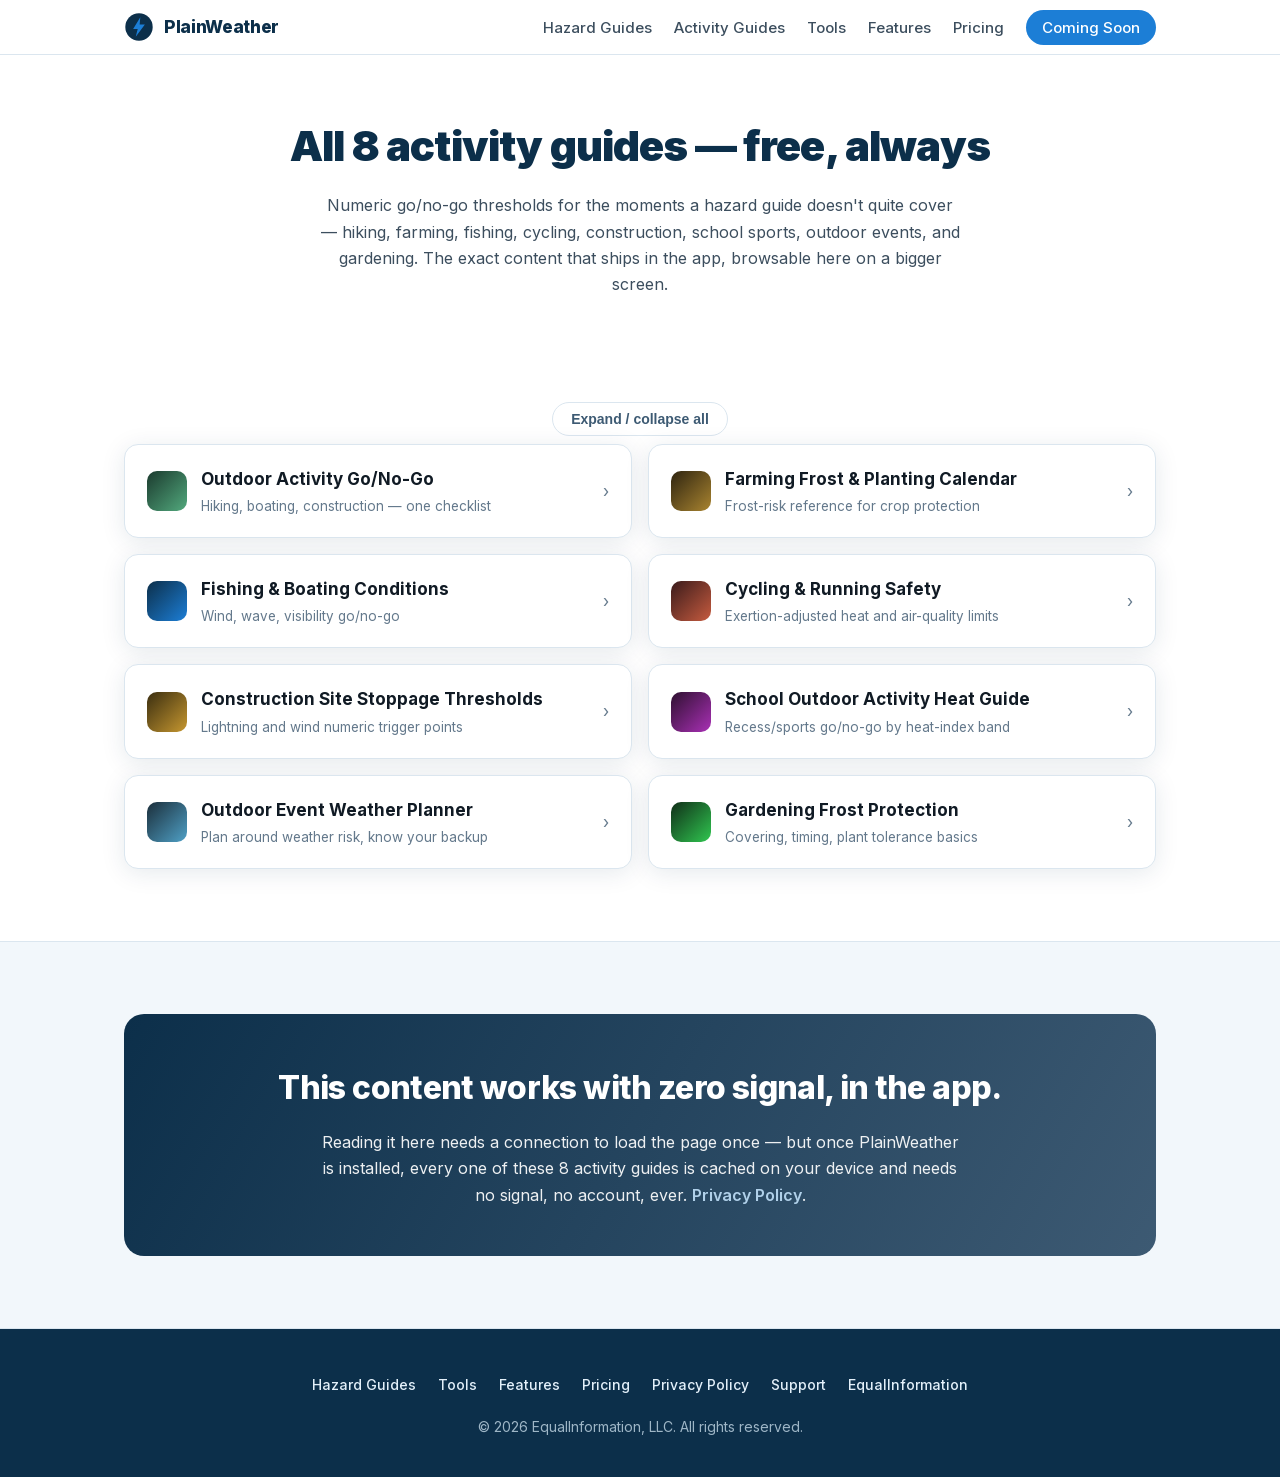
==== activities.html @ ef7cd004 "Add Activity Guides and Tools pages; refresh Hazard Guides with enriched content - hazards.html: rep" ====
<!DOCTYPE html>
<html lang="en">
<head>
    <meta charset="UTF-8">
    <meta name="viewport" content="width=device-width, initial-scale=1.0">
    <title>Activity Guides — PlainWeather</title>
    <meta name="description" content="All 8 of PlainWeather's offline activity go/no-go guides, browsable right here — the same content that ships free, forever, in the app. Numeric go/no-go thresholds for hiking, farming, fishing, cycling, construction, school sports, outdoor events, and gardening.">
    <link rel="icon" type="image/svg+xml" href="data:image/svg+xml,%3Csvg xmlns='http://www.w3.org/2000/svg' viewBox='0 0 46 46'%3E%3Ccircle cx='23' cy='23' r='21' fill='%230c2f4a'/%3E%3Cpath d='M25 8 L14 26 L21 26 L18 38 L32 19 L24 19 Z' fill='%231c7ed6'/%3E%3C/svg%3E">
    <meta name="theme-color" content="#0c2f4a">
    <link rel="stylesheet" href="assets/fonts/inter.css">
    <link rel="stylesheet" href="assets/css/style.css">
    <style>
        .hazard-list { display: grid; grid-template-columns: repeat(2, 1fr); gap: 16px; margin-top: 8px; }
        .hazard-card {
            background: #fff; border: 1px solid var(--line); border-radius: var(--radius);
            box-shadow: var(--shadow); overflow: hidden;
        }
        .hazard-card summary {
            list-style: none; cursor: pointer; padding: 20px 22px;
            display: flex; align-items: center; gap: 14px;
        }
        .hazard-card summary::-webkit-details-marker { display: none; }
        .hazard-card .swatch {
            width: 40px; height: 40px; border-radius: 10px; flex: none;
        }
        .hazard-card summary .titles { flex: 1; }
        .hazard-card h3 { font-size: 17px; font-weight: 700; color: var(--ink); }
        .hazard-card .sub { font-size: 13.5px; color: var(--ink-faint); margin-top: 2px; }
        .hazard-card .chev { color: var(--ink-faint); transition: transform 0.15s; flex: none; }
        .hazard-card[open] .chev { transform: rotate(90deg); }
        .hazard-body { padding: 0 22px 22px; border-top: 1px solid var(--line); }
        .hazard-body h4 {
            font-size: 12.5px; font-weight: 700; text-transform: uppercase; letter-spacing: 0.05em;
            color: var(--ink-faint); margin: 18px 0 8px;
        }
        .hazard-body ul { padding-left: 20px; }
        .hazard-body li { font-size: 14.5px; color: var(--ink-soft); margin: 6px 0; }
        .page-hero { padding: 56px 0 8px; text-align: center; }
        .page-hero h1 { font-size: clamp(28px, 4.5vw, 42px); font-weight: 900; letter-spacing: -0.02em; color: var(--green-900); }
        .page-hero p { margin-top: 12px; color: var(--ink-soft); max-width: 640px; margin-left: auto; margin-right: auto; }
        .expand-all { text-align: center; margin: 24px 0 8px; }
        .expand-all button {
            background: none; border: 1px solid var(--line); color: var(--blue-700);
            font-weight: 600; font-size: 14px; padding: 8px 18px; border-radius: 999px; cursor: pointer;
        }
        @media (max-width: 720px) { .hazard-list { grid-template-columns: 1fr; } }
    </style>
</head>
<body>

<nav>
    <div class="nav-inner">
        <a href="./" class="nav-logo">
            <svg class="mark" viewBox="0 0 46 46" xmlns="http://www.w3.org/2000/svg" aria-hidden="true">
                <circle cx="23" cy="23" r="21" fill="var(--green-900)"/>
                <path d="M25 8 L14 26 L21 26 L18 38 L32 19 L24 19 Z" fill="var(--green-600)"/>
            </svg>
            PlainWeather
        </a>
        <ul class="nav-links">
            <li><a href="hazards.html">Hazard Guides</a></li>
            <li><a href="activities.html">Activity Guides</a></li>
            <li><a href="tools.html">Tools</a></li>
            <li><a href="./#features">Features</a></li>
            <li><a href="./#pricing">Pricing</a></li>
            <li><a href="./#hero" class="nav-cta">Coming Soon</a></li>
        </ul>
        <button class="mobile-menu-btn" onclick="document.querySelector('.nav-links').classList.toggle('show')" aria-label="Menu">&#9776;</button>
    </div>
</nav>

<header class="page-hero wrap">
    <h1>All 8 activity guides — free, always</h1>
    <p>Numeric go/no-go thresholds for the moments a hazard guide doesn't quite cover — hiking, farming, fishing, cycling, construction, school sports, outdoor events, and gardening. The exact content that ships in the app, browsable here on a bigger screen.</p>
</header>

<section>
    <div class="wrap">
        <div class="expand-all"><button onclick="document.querySelectorAll('.hazard-card').forEach(d => d.open = !d.open)">Expand / collapse all</button></div>
        <div class="hazard-list" id="hazard-list"></div>
    </div>
</section>

<section class="tint" id="privacy">
    <div class="wrap">
        <div class="privacy-banner">
            <h2>This content works with zero signal, in the app.</h2>
            <p>
                Reading it here needs a connection to load the page once — but once PlainWeather is installed,
                every one of these 8 activity guides is cached on your device and needs no signal, no account, ever.
                <a href="https://bpupadhyaya.github.io/privacy-plainweather.html" target="_blank" rel="noopener">Privacy Policy</a>.
            </p>
        </div>
    </div>
</section>

<footer>
    <div class="footer-inner">
        <ul class="footer-links">
            <li><a href="hazards.html">Hazard Guides</a></li>
            <li><a href="tools.html">Tools</a></li>
            <li><a href="./#features">Features</a></li>
            <li><a href="./#pricing">Pricing</a></li>
            <li><a href="https://bpupadhyaya.github.io/privacy-plainweather.html" target="_blank" rel="noopener">Privacy Policy</a></li>
            <li><a href="https://bpupadhyaya.github.io/support-plainweather.html" target="_blank" rel="noopener">Support</a></li>
            <li><a href="https://equalinformation.com" target="_blank" rel="noopener">EqualInformation</a></li>
        </ul>
        <p class="footer-copy">&copy; 2026 EqualInformation, LLC. All rights reserved.</p>
    </div>
</footer>

<script>
document.querySelectorAll('.nav-links a').forEach(function(a) {
    a.addEventListener('click', function() { document.querySelector('.nav-links').classList.remove('show'); });
});

// Content mirrors ios/PlainWeather/Models/Activity.swift and android's model/Activity.kt --
// keep in sync with the app if this list changes there. Swatches use each
// activity's real start->end gradient stops, matching the app's cards exactly.
const ACTIVITIES = [
  { title: "Outdoor Activity Go/No-Go", sub: "Hiking, boating, construction — one checklist", g: ["#1B3A2E", "#52A97D"],
    sections: [
      ["Lightning", ["No thunder heard, no visible lightning within the last 30 minutes: go.", "Any thunder or lightning: stop hiking/boating/construction work immediately and take shelter (see the Lightning Timer tool)."]],
      ["Heat", ["Heat index under 90°F: go, with regular water breaks.", "Heat index 90–103°F: go with caution — shade breaks every 20–30 minutes, watch for heat-exhaustion signs.", "Heat index over 103°F: reschedule strenuous outdoor activity, or limit to early morning/evening."]],
      ["Wind & visibility", ["Sustained wind over 25 mph: postpone boating in small craft, secure loose gear on job sites.", "Visibility under a quarter mile (fog, dust, heavy rain): postpone hiking/boating departures."]],
      ["Common mistakes", ["Checking only the morning forecast and not re-checking before an afternoon activity — conditions can shift quickly, especially for thunderstorm risk.", "Treating “mostly sunny” as “no risk” — isolated thunderstorms and sudden wind events can occur even on an otherwise clear-looking day."]]
    ]},
  { title: "Farming Frost & Planting Calendar", sub: "Frost-risk reference for crop protection", g: ["#2E2410", "#A98430"],
    sections: [
      ["Understanding frost risk", ["Your local “last spring frost” and “first fall frost” dates define the safe planting window for tender crops — check your regional extension office's published dates.", "A frost advisory means temperatures of 33–36°F are expected; a freeze warning means 32°F or below — both can damage exposed crops."]],
      ["Protecting crops", ["Cover plants with row cover, burlap, or sheets before sunset when frost is forecast — remove covers by mid-morning.", "Water soil in the afternoon before a frost night — moist soil holds heat better than dry soil overnight.", "For orchard crops, wind machines or overhead irrigation (running continuously through the freeze) are standard commercial frost-protection methods."]],
      ["Common mistakes", ["Removing frost covers too late in the morning, trapping heat and humidity and stressing plants once the sun is up.", "Assuming a clear, calm night means no frost risk — clear skies and calm wind are actually the classic setup for a radiational-cooling frost, since clouds and wind both help prevent it."]]
    ]},
  { title: "Fishing & Boating Conditions", sub: "Wind, wave, visibility go/no-go", g: ["#0C2F4A", "#1C7ED6"],
    sections: [
      ["Go/no-go thresholds", ["Small Craft Advisory issued (typically sustained winds 18–33 mph or seas 4+ feet, varies by region): small boats should stay in port.", "Waves over 2 feet are uncomfortable and risky for small open boats; check the marine forecast, not just the land forecast."]],
      ["Before you go", ["File a float plan with someone on shore: route, expected return time, number of people aboard.", "Check the marine weather forecast (not the general city forecast) immediately before departure — conditions offshore change faster than inland."]],
      ["On the water", ["Watch for building clouds, darkening skies, or a sudden wind shift — signs of an approaching squall.", "Head to shore at the first sign of a thunderstorm; open water offers zero lightning protection."]],
      ["Common mistakes", ["Trusting the land forecast for a marine trip — wind and wave conditions offshore or on open water regularly differ sharply from the nearest coastal town's forecast.", "Not wearing a life jacket because “the water's calm right now” — most boating fatalities involve someone not wearing one when conditions changed suddenly."]]
    ]},
  { title: "Cycling & Running Safety", sub: "Exertion-adjusted heat and air-quality limits", g: ["#3A1B1B", "#C65B3F"],
    sections: [
      ["Heat", ["Use the Heat Index calculator with the day's temperature and humidity — exertion raises your effective heat load above the ambient reading.", "Heat index 90°F+: shift runs/rides to early morning or evening, cut intensity, increase fluid intake before and during."]],
      ["Air quality", ["AQI 0–50 (Good): no restriction. AQI 51–100 (Moderate): unusually sensitive individuals should consider reducing prolonged exertion.", "AQI 101–150+ (Unhealthy for Sensitive Groups or worse): move workouts indoors, especially for anyone with asthma or a heart/lung condition."]],
      ["Cold & visibility", ["Wind chill below 0°F: cover all exposed skin, limit continuous outdoor exertion.", "Run/ride against traffic in low visibility with reflective gear — fog and heavy rain reduce driver reaction time significantly."]],
      ["Common mistakes", ["Judging heat risk by air temperature alone — exertion during a run or ride raises your effective heat load well above the thermometer reading; always check heat index, not just temperature.", "Skipping a warm-up in cold weather — cold muscles and joints are more injury-prone, and it takes longer to feel warm once moving."]]
    ]},
  { title: "Construction Site Stoppage Thresholds", sub: "Lightning and wind numeric trigger points", g: ["#3A2E10", "#C69730"],
    sections: [
      ["Lightning", ["Stop crane, scaffold, and roofing work the moment thunder is heard or lightning is seen — use the 30-30 rule (see the Lightning Timer tool).", "Do not resume elevated or exposed work until 30 minutes after the last thunder."]],
      ["Wind", ["Most tower cranes: manufacturer limits typically call for stopping lifts around 20–25 mph sustained wind — check your specific crane's rated limit, this is a general reference only.", "Suspended scaffolds and aerial lifts: OSHA guidance generally calls for securing/lowering above 25–30 mph sustained wind or in gusty conditions.", "Treat any wind advisory or high-wind warning as an automatic stop for elevated work regardless of the numeric threshold."]],
      ["Heat", ["Follow the WBGT tool's OSHA/NIOSH work/rest guidance for scheduling breaks on hot job sites."]],
      ["Common mistakes", ["Restarting elevated work right after the rain stops, before the full 30-minute post-thunder window has passed — lightning risk outlasts the visible rain.", "Using a single generic wind number for every piece of equipment — cranes, scaffolds, and aerial lifts each have their own manufacturer-rated limits; check the specific equipment, not a rule of thumb."]]
    ]},
  { title: "School Outdoor Activity Heat Guide", sub: "Recess/sports go/no-go by heat-index band", g: ["#2E1030", "#A930B5"],
    sections: [
      ["Heat-index decision bands (typical school-athletics guidance)", ["Under 95°F heat index: normal outdoor activity with water breaks.", "95–104°F: increase water-break frequency, reduce practice intensity/duration, watch closely for symptoms.", "105–114°F: limit strenuous outdoor activity, mandatory frequent breaks in shade.", "115°F+: cancel outdoor practice/recess and move activity indoors."]],
      ["What staff should watch for", ["Heavy sweating, weakness, nausea, or cool clammy skin: heat exhaustion — move the student to shade, hydrate, cool with water.", "Hot dry skin, confusion, or collapse: heat stroke — call emergency services immediately, cool rapidly while waiting."]],
      ["Common mistakes", ["Applying the same thresholds to every student — younger children, students on certain medications, and those without recent heat acclimatization are at meaningfully higher risk at the same heat index.", "Checking the heat index once at the start of the day and not rechecking — afternoon heat index is often the day's peak, right when many practices/recess periods occur."]]
    ]},
  { title: "Outdoor Event Weather Planner", sub: "Plan around weather risk, know your backup", g: ["#1B2E3A", "#4FA0C6"],
    sections: [
      ["Planning ahead", ["Check your area's Regional Seasonal Risk Profile (Home screen) for the event date — avoid peak hurricane/monsoon/wildfire season where possible.", "Book a tent or indoor backup venue whenever the event is 3+ months out and outdoors — availability drops close to the date."]],
      ["As the date approaches", ["7 days out: check the extended outlook for general trends (not a precise forecast yet).", "48 hours out: a reliable forecast window opens — decide on tenting/backup plan.", "Day-of: check the Alert Explainer for any active watch/warning and the Lightning Timer if storms are in the area."]],
      ["Day-of decision points", ["Any severe thunderstorm or tornado watch: have your indoor backup ready to activate on short notice.", "Heat index over 100°F: add shade structures and extra water stations for outdoor guests."]],
      ["Common mistakes", ["Assuming a rain contingency (a tent) also covers a lightning contingency — a tent offers no lightning protection; a true backup plan needs a substantial building nearby.", "Deciding day-of without a pre-agreed trigger — decide your go/no-go thresholds weeks in advance so it isn't an emotional, last-minute call."]]
    ]},
  { title: "Gardening Frost Protection", sub: "Covering, timing, plant tolerance basics", g: ["#102E18", "#30C650"],
    sections: [
      ["Timing", ["Don't plant tender annuals/vegetables until after your area's average last-frost date — a late frost can still occur after officially “safe” planting windows in some years.", "Watch for a frost advisory or freeze warning in the week after planting and be ready to cover."]],
      ["Protecting plants", ["Cover with a sheet, burlap, or a commercial frost cloth before sunset — plastic sheeting touching leaves can make frost damage worse, use stakes to keep it off the foliage.", "Remove covers in the morning once temperatures rise above freezing so plants get light and don't overheat.", "Container plants are more frost-vulnerable than in-ground — move pots to a sheltered spot (against the house, in a garage) on frost nights."]],
      ["Common mistakes", ["Using plastic sheeting directly on foliage — anywhere plastic touches a leaf, cold transfers through and can damage that spot even under “cover.”", "Watering the morning of a frost instead of the afternoon before — moist soil needs time to absorb heat during the day so it can release it back overnight."]]
    ]}
];

const list = document.getElementById('hazard-list');
ACTIVITIES.forEach(h => {
    const details = document.createElement('details');
    details.className = 'hazard-card';
    const bodyHtml = h.sections.map(([title, steps]) =>
        `<h4>${title}</h4><ul>${steps.map(s => `<li>${s}</li>`).join('')}</ul>`
    ).join('');
    details.innerHTML = `
        <summary>
            <span class="swatch" style="background:linear-gradient(135deg, ${h.g[0]}, ${h.g[1]})"></span>
            <span class="titles"><h3>${h.title}</h3><div class="sub">${h.sub}</div></span>
            <span class="chev">&#8250;</span>
        </summary>
        <div class="hazard-body">${bodyHtml}</div>`;
    list.appendChild(details);
});
</script>

</body>
</html>
---- assets/fonts/inter.css ----
/* Inter variable font (latin subset) — self-hosted, no third-party requests.
   Single variable file covers all weights 100–900. */
@font-face {
    font-family: 'Inter';
    font-style: normal;
    font-weight: 100 900;
    font-display: swap;
    src: url(inter-latin-var.woff2) format('woff2');
    unicode-range: U+0000-00FF, U+0131, U+0152-0153, U+02BB-02BC, U+02C6, U+02DA, U+02DC, U+0304, U+0308, U+0329, U+2000-206F, U+20AC, U+2122, U+2191, U+2193, U+2212, U+2215, U+FEFF, U+FFFD;
}
---- assets/css/style.css ----
/* PlainWeather — brand stylesheet
   Shared EqualInformation, LLC portfolio design system (structure ported from
   nutrisize-health-site / plainspeak-site): Inter type, ink/paper tokens, 14px
   radius, same shadow/spacing/component recipes. Palette is PlainWeather's own —
   a "storm sky" scheme (deep navy + vivid sky blue, muted slate-blue secondary,
   amber/red reserved for watch/warning severity) rather than the nutrition
   portfolio's clinical-blue-and-green. Token *names* are kept identical to the
   shared template for a drop-in swap, even though --green-* now holds blue hues. */

:root {
    --green-900: #0c2f4a;
    --green-700: #145a8f;
    --green-600: #1c7ed6;
    --green-500: #3b9ceb;
    --green-100: #e6f2fb;
    --blue-700: #3d5a73;
    --blue-600: #4d7398;
    --blue-100: #e9eff4;
    --amber-500: #d97706;
    --red-500: #dc2626;
    --ink: #101a24;
    --ink-soft: #3c4e5e;
    --ink-faint: #64798c;
    --paper: #ffffff;
    --paper-tint: #f2f7fb;
    --line: #dbe6ef;
    --radius: 14px;
    --shadow: 0 4px 24px rgba(12, 47, 74, 0.10);
    --maxw: 1080px;
}

* { margin: 0; padding: 0; box-sizing: border-box; }

html { scroll-behavior: smooth; }

body {
    font-family: 'Inter', -apple-system, BlinkMacSystemFont, 'Segoe UI', Roboto, sans-serif;
    color: var(--ink);
    background: var(--paper);
    line-height: 1.65;
    -webkit-font-smoothing: antialiased;
}

img, svg { max-width: 100%; }

a { color: var(--blue-600); text-decoration: none; }
a:hover { text-decoration: underline; }

.wrap { max-width: var(--maxw); margin: 0 auto; padding: 0 24px; }

/* ---------- Navigation ---------- */
nav {
    position: sticky; top: 0; z-index: 50;
    background: rgba(255, 255, 255, 0.92);
    backdrop-filter: blur(10px);
    border-bottom: 1px solid var(--line);
}
.nav-inner {
    max-width: var(--maxw); margin: 0 auto; padding: 12px 24px;
    display: flex; align-items: center; gap: 28px;
}
.nav-logo {
    display: flex; align-items: center; gap: 10px;
    font-weight: 800; font-size: 17px; color: var(--green-900);
    letter-spacing: -0.02em;
}
.nav-logo:hover { text-decoration: none; }
.nav-logo .mark { width: 30px; height: 30px; flex: none; }
.nav-links {
    display: flex; gap: 22px; list-style: none; margin-left: auto; align-items: center;
}
.nav-links a { color: var(--ink-soft); font-size: 15px; font-weight: 500; }
.nav-links a:hover { color: var(--green-700); text-decoration: none; }
.nav-cta {
    background: var(--green-600); color: #fff !important;
    padding: 8px 16px; border-radius: 999px; font-weight: 600;
}
.nav-cta:hover { background: var(--green-700); }
.mobile-menu-btn {
    display: none; margin-left: auto; background: none; border: none;
    font-size: 24px; color: var(--green-900); cursor: pointer;
}

/* ---------- Hero ---------- */
.hero {
    background:
        radial-gradient(1000px 500px at 85% -10%, var(--blue-100) 0%, transparent 60%),
        radial-gradient(900px 500px at 10% 110%, var(--green-100) 0%, transparent 60%),
        var(--paper-tint);
    padding: 88px 0 72px;
    text-align: center;
}
.hero h1 {
    font-size: clamp(34px, 5.5vw, 56px);
    font-weight: 900; letter-spacing: -0.03em; line-height: 1.12;
    color: var(--green-900);
}
.hero h1 .accent { color: var(--green-600); }
.hero .tagline {
    margin-top: 14px; font-size: clamp(17px, 2.4vw, 22px);
    font-weight: 600; color: var(--blue-700);
}
.hero .lede {
    margin: 22px auto 0; max-width: 760px;
    font-size: 17px; color: var(--ink-soft);
}

/* Store badges / coming-soon pills */
.store-buttons {
    margin-top: 34px; display: flex; gap: 12px; justify-content: center;
    align-items: center; flex-wrap: wrap;
}
.store-pill {
    display: inline-flex; align-items: center; gap: 10px;
    background: var(--green-900); color: #fff; border-radius: 12px;
    padding: 10px 20px; font-weight: 700; font-size: 14.5px;
}
.store-pill .platform-icon { width: 20px; height: 20px; flex: none; }
.store-pill .soon { display: block; font-size: 11px; font-weight: 600; opacity: 0.75; letter-spacing: 0.04em; text-transform: uppercase; }

/* Stats band */
.stats {
    display: flex; justify-content: center; gap: 12px; flex-wrap: wrap;
    margin-top: 44px;
}
.stat {
    background: #fff; border: 1px solid var(--line); border-radius: var(--radius);
    box-shadow: var(--shadow); padding: 16px 22px; min-width: 150px;
}
.stat .num { font-size: 26px; font-weight: 800; color: var(--green-700); letter-spacing: -0.02em; }
.stat .label { font-size: 13px; color: var(--ink-faint); font-weight: 500; }

/* ---------- Sections ---------- */
section { padding: 72px 0; }
section.tint { background: var(--paper-tint); border-top: 1px solid var(--line); border-bottom: 1px solid var(--line); }
.section-head { text-align: center; max-width: 720px; margin: 0 auto 48px; }
.section-head .kicker {
    display: inline-block; font-size: 13px; font-weight: 700; letter-spacing: 0.08em;
    text-transform: uppercase; color: var(--green-600);
    background: var(--green-100); border-radius: 999px; padding: 4px 14px; margin-bottom: 14px;
}
.section-head h2 { font-size: clamp(26px, 4vw, 36px); font-weight: 800; letter-spacing: -0.02em; color: var(--green-900); }
.section-head p { margin-top: 12px; color: var(--ink-soft); }

/* Feature grid */
.grid { display: grid; grid-template-columns: repeat(3, 1fr); gap: 22px; }
.card {
    background: #fff; border: 1px solid var(--line); border-radius: var(--radius);
    box-shadow: var(--shadow); padding: 26px;
}
.card .icon {
    width: 46px; height: 46px; border-radius: 12px; display: flex;
    align-items: center; justify-content: center; font-size: 22px;
    background: var(--green-100); margin-bottom: 16px;
}
.card .icon.blue { background: var(--blue-100); }
.card h3 { font-size: 18px; font-weight: 700; color: var(--green-900); margin-bottom: 8px; }
.card p { font-size: 15px; color: var(--ink-soft); }
.card .tag {
    display: inline-block; margin-top: 12px; font-size: 11px; font-weight: 700;
    letter-spacing: 0.05em; text-transform: uppercase; padding: 3px 9px; border-radius: 999px;
}
.card .tag.free { background: var(--green-100); color: var(--green-700); }
.card .tag.pro { background: var(--blue-100); color: var(--blue-700); }

/* How it works — numbered steps */
.steps { display: grid; grid-template-columns: repeat(4, 1fr); gap: 22px; }
.step { text-align: center; }
.step .n {
    width: 40px; height: 40px; margin: 0 auto 14px; border-radius: 50%;
    background: var(--green-600); color: #fff; font-weight: 800; font-size: 16px;
    display: flex; align-items: center; justify-content: center;
}
.step h3 { font-size: 16px; font-weight: 700; color: var(--green-900); margin-bottom: 6px; }
.step p { font-size: 14px; color: var(--ink-soft); }

/* Severity strip (watch/warning, not nutrition traffic-light) */
.traffic {
    display: flex; align-items: center; justify-content: center;
    gap: 10px; margin-top: 20px; font-size: 14px; color: var(--ink-soft); flex-wrap: wrap;
}
.dot { width: 12px; height: 12px; border-radius: 50%; display: inline-block; }
.dot.g { background: var(--green-600); }
.dot.y { background: var(--amber-500); }
.dot.r { background: var(--red-500); }

/* Platforms */
.platforms { display: flex; flex-wrap: wrap; gap: 12px; justify-content: center; }
.platform {
    background: var(--blue-100); color: var(--blue-700);
    border-radius: 999px; padding: 8px 18px; font-weight: 600; font-size: 14px;
}

/* Privacy banner */
.privacy-banner {
    background: linear-gradient(120deg, var(--green-900), var(--blue-700));
    color: #fff; border-radius: 20px; padding: 48px 40px; text-align: center;
}
.privacy-banner h2 { font-size: clamp(24px, 3.6vw, 32px); font-weight: 800; letter-spacing: -0.02em; }
.privacy-banner p { margin: 14px auto 0; max-width: 640px; opacity: 0.92; }
.privacy-banner a { color: #bcdcf5; font-weight: 600; }

/* Pricing */
.plans { display: grid; grid-template-columns: repeat(3, 1fr); gap: 22px; max-width: 900px; margin: 0 auto; }
.plan {
    background: #fff; border: 1px solid var(--line); border-radius: var(--radius);
    box-shadow: var(--shadow); padding: 28px; text-align: center;
}
.plan.featured { border: 2px solid var(--green-600); }
.plan .kicker-sm { font-size: 12px; font-weight: 700; letter-spacing: 0.06em; text-transform: uppercase; color: var(--ink-faint); }
.plan .price { font-size: 32px; font-weight: 800; color: var(--green-900); margin: 10px 0 4px; letter-spacing: -0.02em; }
.plan .unit { font-size: 13px; color: var(--ink-faint); }
.plan ul { list-style: none; margin: 18px 0 0; text-align: left; font-size: 14.5px; color: var(--ink-soft); }
.plan li { margin: 8px 0; padding-left: 22px; position: relative; }
.plan li::before { content: "✓"; position: absolute; left: 0; color: var(--green-600); font-weight: 700; }

/* Buttons */
.btn {
    display: inline-block; background: var(--green-600); color: #fff;
    border-radius: 10px; padding: 12px 24px; font-weight: 700;
}
.btn:hover { background: var(--green-700); text-decoration: none; }
.btn.outline { background: transparent; border: 2px solid var(--green-600); color: var(--green-700); }

/* ---------- Footer ---------- */
footer {
    background: var(--green-900); color: #cfe3f0; padding: 44px 0 36px;
    font-size: 14px;
}
.footer-inner { max-width: var(--maxw); margin: 0 auto; padding: 0 24px; text-align: center; }
.footer-links { list-style: none; display: flex; gap: 22px; justify-content: center; flex-wrap: wrap; margin-bottom: 18px; }
.footer-links a { color: #e3f0fa; font-weight: 500; }
.footer-copy { opacity: 0.75; line-height: 1.9; }
.footer-copy a { color: #bcdcf5; }

/* ---------- Responsive ---------- */
@media (max-width: 860px) {
    .grid { grid-template-columns: repeat(2, 1fr); }
    .steps { grid-template-columns: repeat(2, 1fr); }
    .plans { grid-template-columns: 1fr; }
}
@media (max-width: 768px) {
    .nav-links {
        display: none; position: absolute; top: 100%; left: 0; right: 0;
        background: #fff; border-bottom: 1px solid var(--line);
        flex-direction: column; padding: 16px 24px; gap: 14px; align-items: flex-start;
    }
    .nav-links.show { display: flex; }
    .mobile-menu-btn { display: block; }
}
@media (max-width: 560px) {
    .grid { grid-template-columns: 1fr; }
    .steps { grid-template-columns: 1fr; }
    .hero { padding: 60px 0 52px; }
}
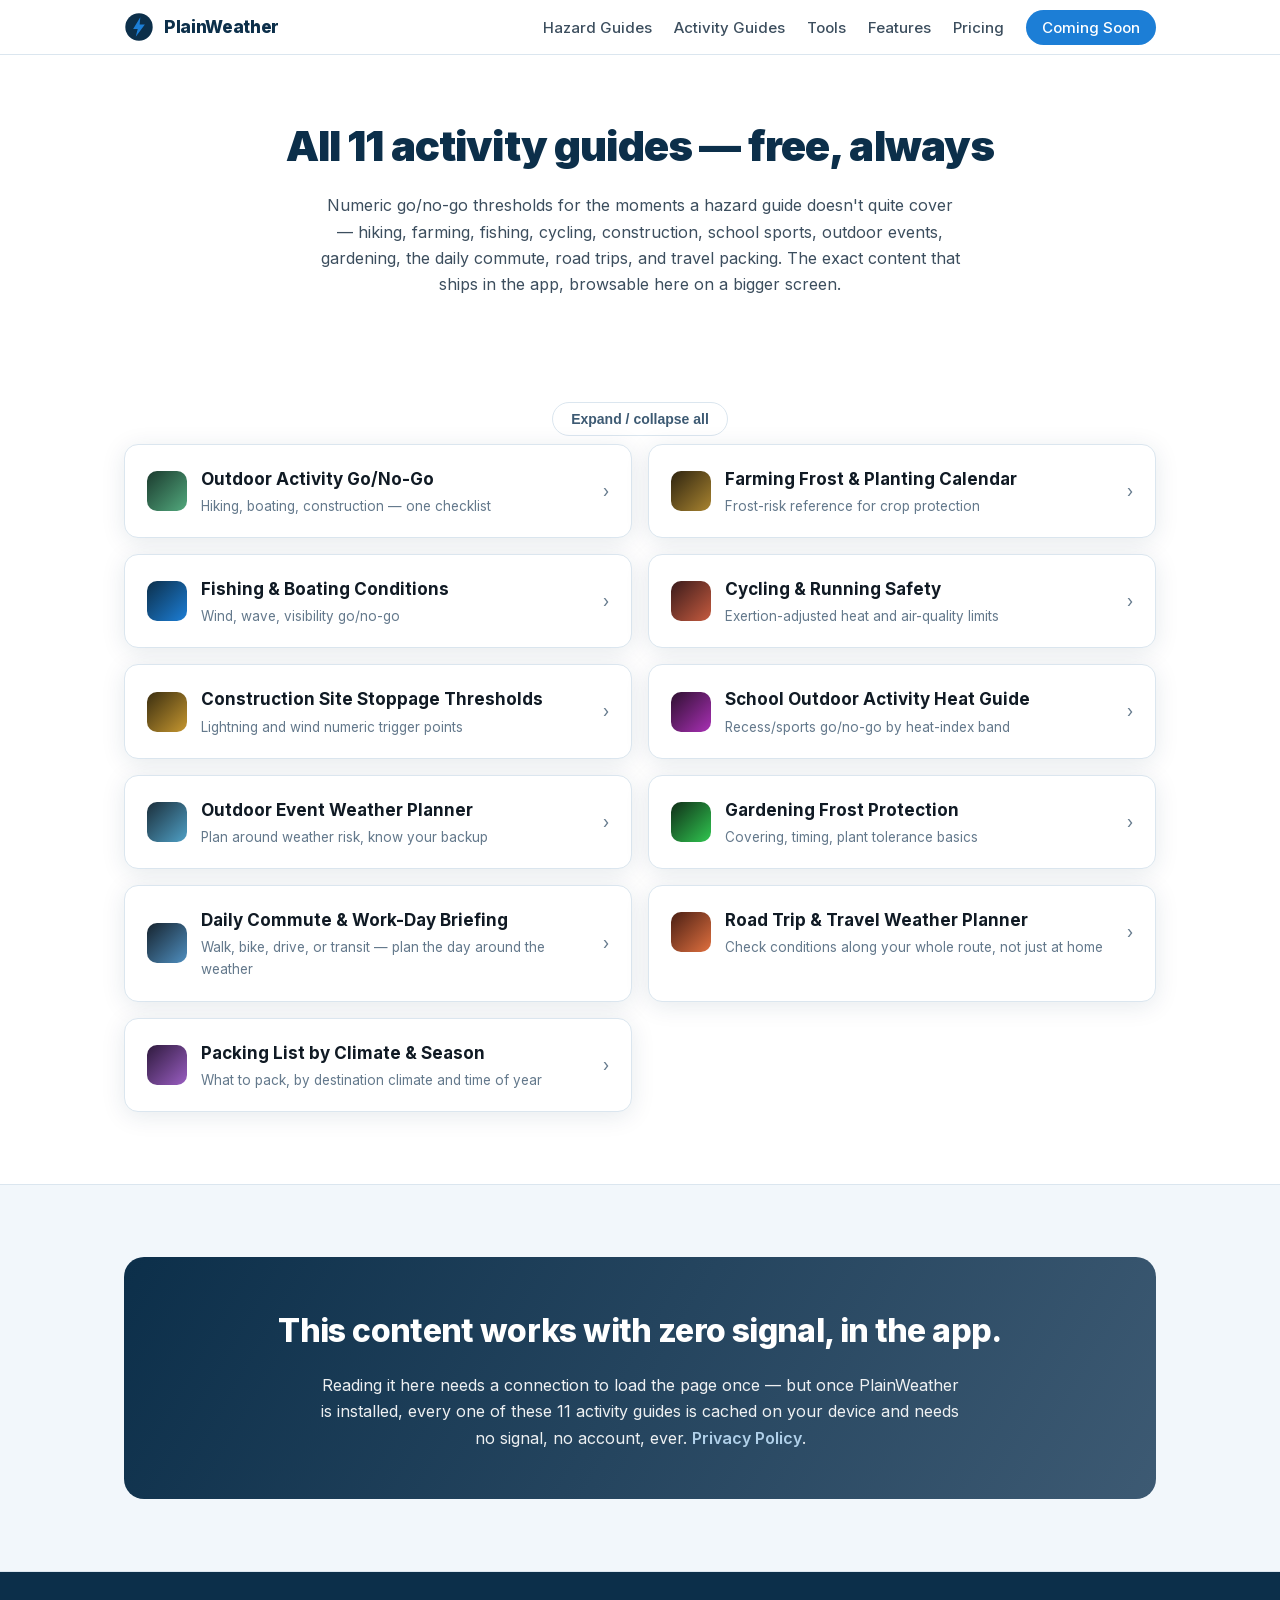
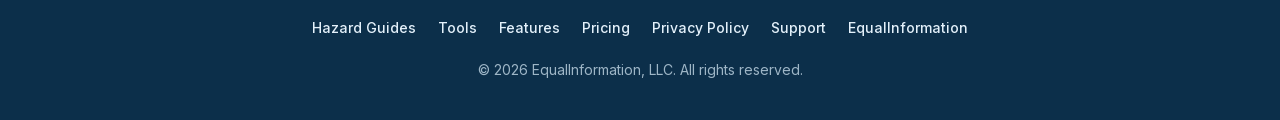
==== commit 3875b514: "Add 3 new activity guides for commuters and travelers to digital twin Mirrors the app's new Daily Co" ====
--- a/activities.html
+++ b/activities.html
@@ -4,7 +4,7 @@
     <meta charset="UTF-8">
     <meta name="viewport" content="width=device-width, initial-scale=1.0">
     <title>Activity Guides — PlainWeather</title>
-    <meta name="description" content="All 8 of PlainWeather's offline activity go/no-go guides, browsable right here — the same content that ships free, forever, in the app. Numeric go/no-go thresholds for hiking, farming, fishing, cycling, construction, school sports, outdoor events, and gardening.">
+    <meta name="description" content="All 11 of PlainWeather's offline activity go/no-go guides, browsable right here — the same content that ships free, forever, in the app. Numeric go/no-go thresholds for hiking, farming, fishing, cycling, construction, school sports, outdoor events, gardening, daily commuting, road trips, and travel packing.">
     <link rel="icon" type="image/svg+xml" href="data:image/svg+xml,%3Csvg xmlns='http://www.w3.org/2000/svg' viewBox='0 0 46 46'%3E%3Ccircle cx='23' cy='23' r='21' fill='%230c2f4a'/%3E%3Cpath d='M25 8 L14 26 L21 26 L18 38 L32 19 L24 19 Z' fill='%231c7ed6'/%3E%3C/svg%3E">
     <meta name="theme-color" content="#0c2f4a">
     <link rel="stylesheet" href="assets/fonts/inter.css">
@@ -70,8 +70,8 @@
 </nav>
 
 <header class="page-hero wrap">
-    <h1>All 8 activity guides — free, always</h1>
-    <p>Numeric go/no-go thresholds for the moments a hazard guide doesn't quite cover — hiking, farming, fishing, cycling, construction, school sports, outdoor events, and gardening. The exact content that ships in the app, browsable here on a bigger screen.</p>
+    <h1>All 11 activity guides — free, always</h1>
+    <p>Numeric go/no-go thresholds for the moments a hazard guide doesn't quite cover — hiking, farming, fishing, cycling, construction, school sports, outdoor events, gardening, the daily commute, road trips, and travel packing. The exact content that ships in the app, browsable here on a bigger screen.</p>
 </header>
 
 <section>
@@ -87,7 +87,7 @@
             <h2>This content works with zero signal, in the app.</h2>
             <p>
                 Reading it here needs a connection to load the page once — but once PlainWeather is installed,
-                every one of these 8 activity guides is cached on your device and needs no signal, no account, ever.
+                every one of these 11 activity guides is cached on your device and needs no signal, no account, ever.
                 <a href="https://bpupadhyaya.github.io/privacy-plainweather.html" target="_blank" rel="noopener">Privacy Policy</a>.
             </p>
         </div>
@@ -170,6 +170,28 @@
       ["Timing", ["Don't plant tender annuals/vegetables until after your area's average last-frost date — a late frost can still occur after officially “safe” planting windows in some years.", "Watch for a frost advisory or freeze warning in the week after planting and be ready to cover."]],
       ["Protecting plants", ["Cover with a sheet, burlap, or a commercial frost cloth before sunset — plastic sheeting touching leaves can make frost damage worse, use stakes to keep it off the foliage.", "Remove covers in the morning once temperatures rise above freezing so plants get light and don't overheat.", "Container plants are more frost-vulnerable than in-ground — move pots to a sheltered spot (against the house, in a garage) on frost nights."]],
       ["Common mistakes", ["Using plastic sheeting directly on foliage — anywhere plastic touches a leaf, cold transfers through and can damage that spot even under “cover.”", "Watering the morning of a frost instead of the afternoon before — moist soil needs time to absorb heat during the day so it can release it back overnight."]]
+    ]},
+  { title: "Daily Commute & Work-Day Briefing", sub: "Walk, bike, drive, or transit — plan the day around the weather", g: ["#16232E", "#4F8FC0"],
+    sections: [
+      ["Before you leave", ["Check for any active watch/warning along your actual commute route, not just at home — conditions can differ block to block during a fast-moving storm.", "Lightning or thunder audible: delay leaving on foot or bike until 30 minutes after the last thunder (see the Lightning Timer tool).", "Heavy fog or a dust advisory: add extra travel time and use low-beam headlights, not high-beams, which reflect off fog and reduce visibility further."]],
+      ["Walking / biking commute", ["Heat index over 90°F: carry water, take a shaded route if possible, and change into work clothes after arriving rather than commuting in them.", "Wind chill below 20°F: cover exposed skin, and know that black ice risk is highest at dawn even when roads look dry.", "Check the UV Index & Sun Safety tool for a long uncovered walk, not just at midday — morning and evening exposure add up too."]],
+      ["Driving commute", ["The first rain after a dry spell makes roads more slippery than steady rain — oil residue hasn't washed away yet; slow down for the first 10-15 minutes of any new rain.", "Low-angle morning/evening sun glare can be as dangerous as poor visibility in fog — keep sunglasses in the car year-round.", "If a severe thunderstorm or tornado warning is issued while driving, pull into a sturdy building rather than continuing to your destination."]],
+      ["Common mistakes", ["Checking the forecast once before bed and not rechecking in the morning — overnight changes are common, especially for fast-moving systems.", "Assuming an office or indoor job means weather doesn't matter — a severe warning issued during the workday still affects the commute home; check again before you leave the building."]]
+    ]},
+  { title: "Road Trip & Travel Weather Planner", sub: "Check conditions along your whole route, not just at home", g: ["#4A1F14", "#E0703F"],
+    sections: [
+      ["Before you go", ["Check the Regional Seasonal Risk Profile (Home screen) for every region your route passes through, not just your destination — one drive can cross a hurricane zone, a wildfire zone, and a mountain pass.", "If traveling during a region's known hazard season (hurricane, wildfire, monsoon, winter storm), check for active watches/warnings the morning you leave, not just when you booked.", "Pack your Vehicle Emergency Kit before a long drive, sized for the most extreme conditions anywhere on your route, not just your starting point."]],
+      ["While traveling", ["Weather can shift materially over a few hours of driving — recheck conditions at a fuel stop rather than trusting the forecast you saw that morning.", "Mountain passes and desert routes can have dramatically different conditions than the valley or city you started in.", "If severe weather develops mid-route somewhere unfamiliar, use the Alert Explainer to understand what's being issued and the matching Hazard Guide for what to do — you don't need to know the local geography to follow the same universal actions."]],
+      ["Arriving somewhere unfamiliar", ["Look up the Regional Seasonal Risk Profile for your destination as soon as you arrive — a place you're visiting may have hazards (rip currents, wildfire smoke, monsoon flooding) that don't exist at home and are easy to underestimate.", "Identify the nearest sturdy shelter option (hotel interior room, sturdy building) as soon as you check in somewhere new, before you need it."]],
+      ["Common mistakes", ["Checking the weather only for your destination city and not for the route in between, especially on long drives through multiple climate zones.", "Assuming local warning systems work the same way you're used to — sirens, alert tones, and terminology can differ meaningfully by region; when in doubt, treat any local alert as serious and ask locals what it means."]]
+    ]},
+  { title: "Packing List by Climate & Season", sub: "What to pack, by destination climate and time of year", g: ["#2E1A3D", "#9A5EC2"],
+    sections: [
+      ["Hot & humid climates", ["Pack lightweight, moisture-wicking, breathable fabrics — cotton stays wet and uncomfortable once you sweat.", "Bring a change of clothes for midday if you'll be outside for hours — humidity keeps clothing damp far longer than dry heat.", "Pack a compact rain layer even outside the rainy season — humid climates often get sudden afternoon showers."]],
+      ["Hot & dry climates", ["Cover more skin, not less — loose, breathable long sleeves protect against sun and reduce water loss compared to going bare-skinned.", "Pack a wide-brim hat and high-SPF sunscreen; use the UV Index & Sun Safety tool to estimate your actual burn time before your trip.", "Nights can be surprisingly cold in dry climates, deserts especially — pack a light layer even for a summer desert trip."]],
+      ["Cold climates", ["Layer rather than relying on one heavy coat — a base wicking layer, an insulating mid-layer, and a windproof/waterproof outer layer adapt better to changing activity levels.", "Pack wool or synthetic socks, not cotton — wet cotton socks are a leading cause of frostbite on cold-weather trips.", "Bring hand/foot warmers and check the Wind Chill / Frostbite tool for your destination's typical conditions before you go, not after landing."]],
+      ["Wet / monsoon-prone climates", ["Pack quick-dry fabrics and a compact, packable rain shell — heavy rain gear is often overkill and slow to dry between wearings.", "Waterproof or water-resistant footwear matters more than an umbrella in sustained monsoon rain and wind.", "Check the Regional Seasonal Risk Profile for your destination's flood-prone months before booking — some regions see daily flash-flood-level rain during peak monsoon season."]],
+      ["Common mistakes", ["Packing for the climate you're leaving, not the one you're arriving in — check your destination's actual seasonal norms, since “summer” means very different things in different hemispheres and climates.", "Forgetting that indoor air conditioning in hot climates can be aggressively cold — pack at least one light layer even for a trip to a hot destination."]]
     ]}
 ];
 
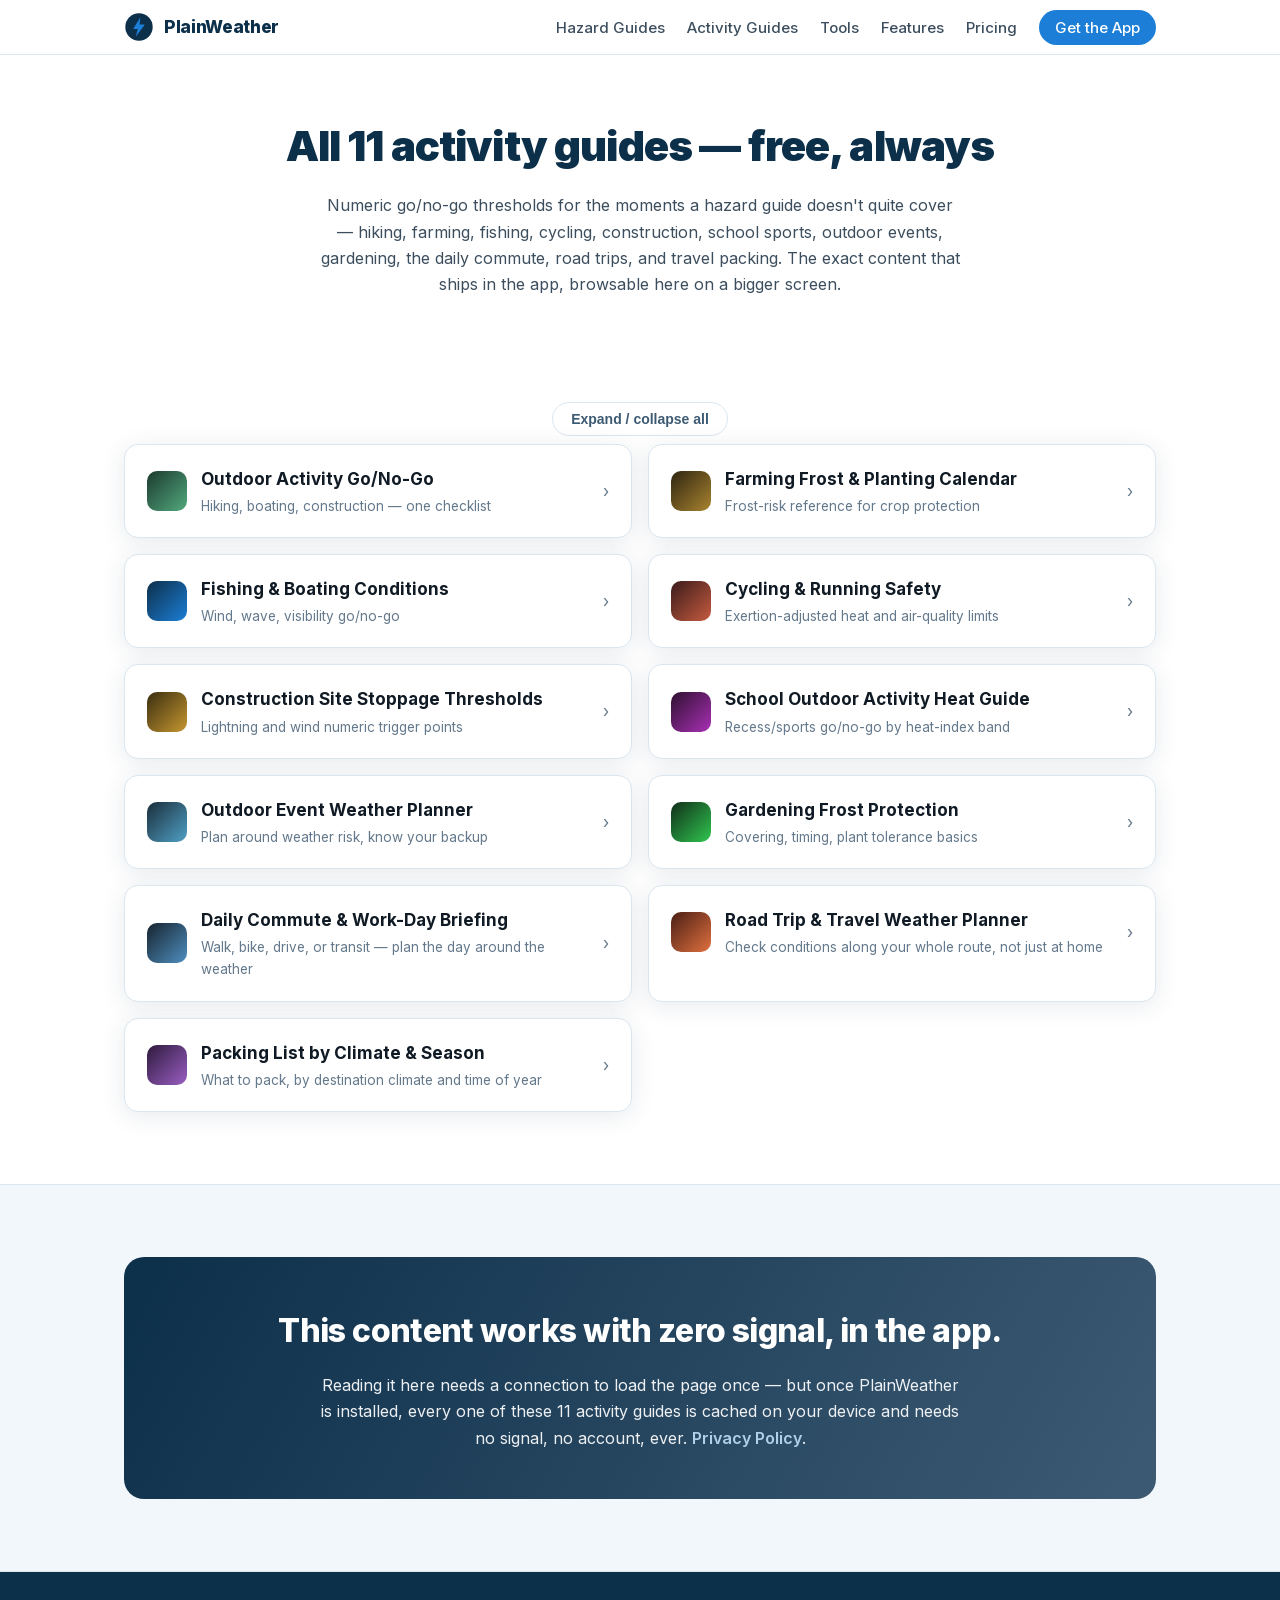
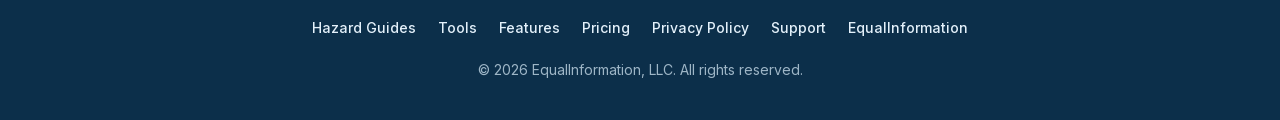
==== commit 964e370b: "Android now live on Google Play" ====
--- a/activities.html
+++ b/activities.html
@@ -63,7 +63,7 @@
             <li><a href="tools.html">Tools</a></li>
             <li><a href="./#features">Features</a></li>
             <li><a href="./#pricing">Pricing</a></li>
-            <li><a href="./#hero" class="nav-cta">Coming Soon</a></li>
+            <li><a href="./#hero" class="nav-cta">Get the App</a></li>
         </ul>
         <button class="mobile-menu-btn" onclick="document.querySelector('.nav-links').classList.toggle('show')" aria-label="Menu">&#9776;</button>
     </div>
